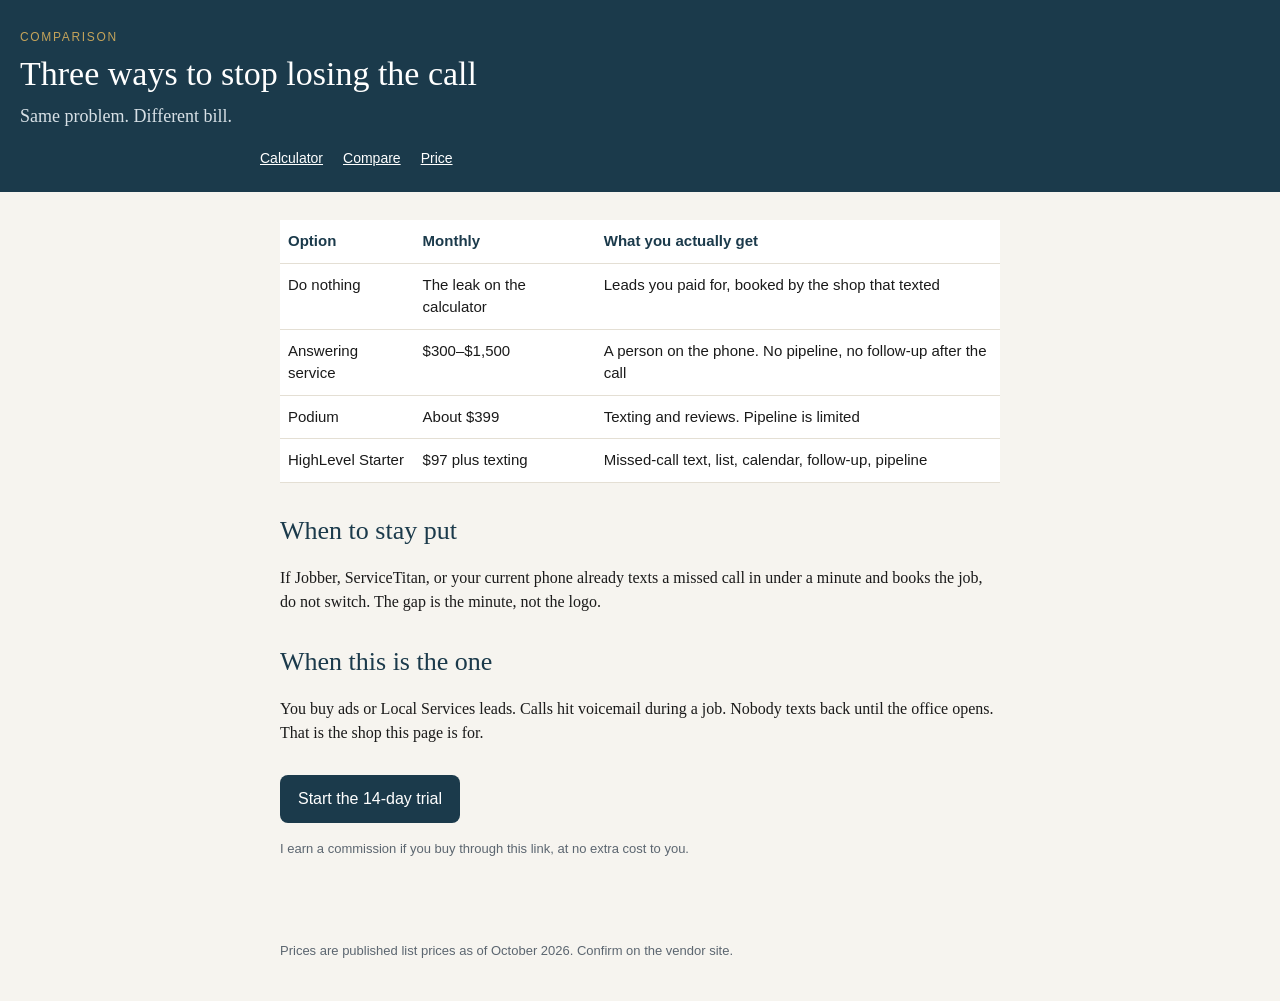
==== compare.html @ 891b04c5 "Add missed-call calculator pages with affiliate link" ====
<!DOCTYPE html>
<html lang="en">
<head>
  <meta charset="UTF-8" />
  <meta name="viewport" content="width=device-width, initial-scale=1" />
  <title>HighLevel vs Podium vs an answering service</title>
  <link rel="stylesheet" href="style.css" />
</head>
<body>
  <header>
    <p class="kicker">COMPARISON</p>
    <h1>Three ways to stop losing the call</h1>
    <p class="sub">Same problem. Different bill.</p>
    <nav>
      <a href="index.html">Calculator</a>
      <a href="compare.html">Compare</a>
      <a href="pricing.html">Price</a>
    </nav>
  </header>
  <main>
    <table>
      <tr><th>Option</th><th>Monthly</th><th>What you actually get</th></tr>
      <tr><td>Do nothing</td><td>The leak on the calculator</td><td>Leads you paid for, booked by the shop that texted</td></tr>
      <tr><td>Answering service</td><td>$300–$1,500</td><td>A person on the phone. No pipeline, no follow-up after the call</td></tr>
      <tr><td>Podium</td><td>About $399</td><td>Texting and reviews. Pipeline is limited</td></tr>
      <tr><td>HighLevel Starter</td><td>$97 plus texting</td><td>Missed-call text, list, calendar, follow-up, pipeline</td></tr>
    </table>
    <h2>When to stay put</h2>
    <p>If Jobber, ServiceTitan, or your current phone already texts a missed call in under a minute and books the job, do not switch. The gap is the minute, not the logo.</p>
    <h2>When this is the one</h2>
    <p>You buy ads or Local Services leads. Calls hit voicemail during a job. Nobody texts back until the office opens. That is the shop this page is for.</p>
    <p><a class="cta" href="https://www.gohighlevel.com/pricing?fp_ref=jeremy-ae86db">Start the 14-day trial</a></p>
    <p class="note">I earn a commission if you buy through this link, at no extra cost to you.</p>
  </main>
  <footer>Prices are published list prices as of October 2026. Confirm on the vendor site.</footer>
</body>
</html>
---- style.css ----
:root { --ink:#1a1a1a; --navy:#1b3a4b; --gold:#c4a35a; --bg:#f6f4ef; --card:#fff; --line:#e4dfd4; --muted:#5c6670; }
* { box-sizing: border-box; }
body { margin:0; font-family: Georgia, "Times New Roman", serif; color:var(--ink); background:var(--bg); line-height:1.5; }
header { background:var(--navy); color:#fff; padding:28px 20px 22px; }
header p, main, footer, nav { max-width:760px; margin-left:auto; margin-right:auto; }
.kicker { letter-spacing:.14em; font-family: Arial, sans-serif; font-size:12px; color:var(--gold); margin:0 0 8px; }
h1 { font-size:34px; line-height:1.15; margin:0 0 10px; font-weight:normal; }
header .sub { color:#d7e0e6; margin:0 0 16px; font-size:18px; }
nav a { color:#fff; font-family:Arial, sans-serif; font-size:14px; margin-right:16px; }
main { max-width:760px; padding:28px 20px 60px; }
.card { background:var(--card); border:1px solid var(--line); border-radius:12px; padding:22px; margin:18px 0; }
h2 { font-size:26px; color:var(--navy); font-weight:normal; margin:28px 0 10px; }
label { display:block; font-family:Arial, sans-serif; font-size:14px; margin:12px 0 4px; }
input { width:100%; font-size:18px; padding:10px 12px; border:1px solid #ccc; border-radius:8px; }
button, a.cta { background:var(--navy); color:#fff; border:0; border-radius:8px; padding:12px 18px; font-size:16px; cursor:pointer; margin-top:14px; display:inline-block; text-decoration:none; font-family:Arial, sans-serif; }
.result { display:none; background:#f3efe4; border-left:4px solid var(--gold); padding:14px 16px; margin-top:14px; }
.result strong { font-size:28px; color:var(--navy); }
table { width:100%; border-collapse:collapse; font-family:Arial, sans-serif; font-size:15px; background:#fff; }
th, td { text-align:left; padding:10px 8px; border-bottom:1px solid var(--line); vertical-align:top; }
th { color:var(--navy); }
.note, footer { font-family:Arial, sans-serif; font-size:13px; color:var(--muted); }
footer { padding:10px 20px 40px; max-width:760px; }
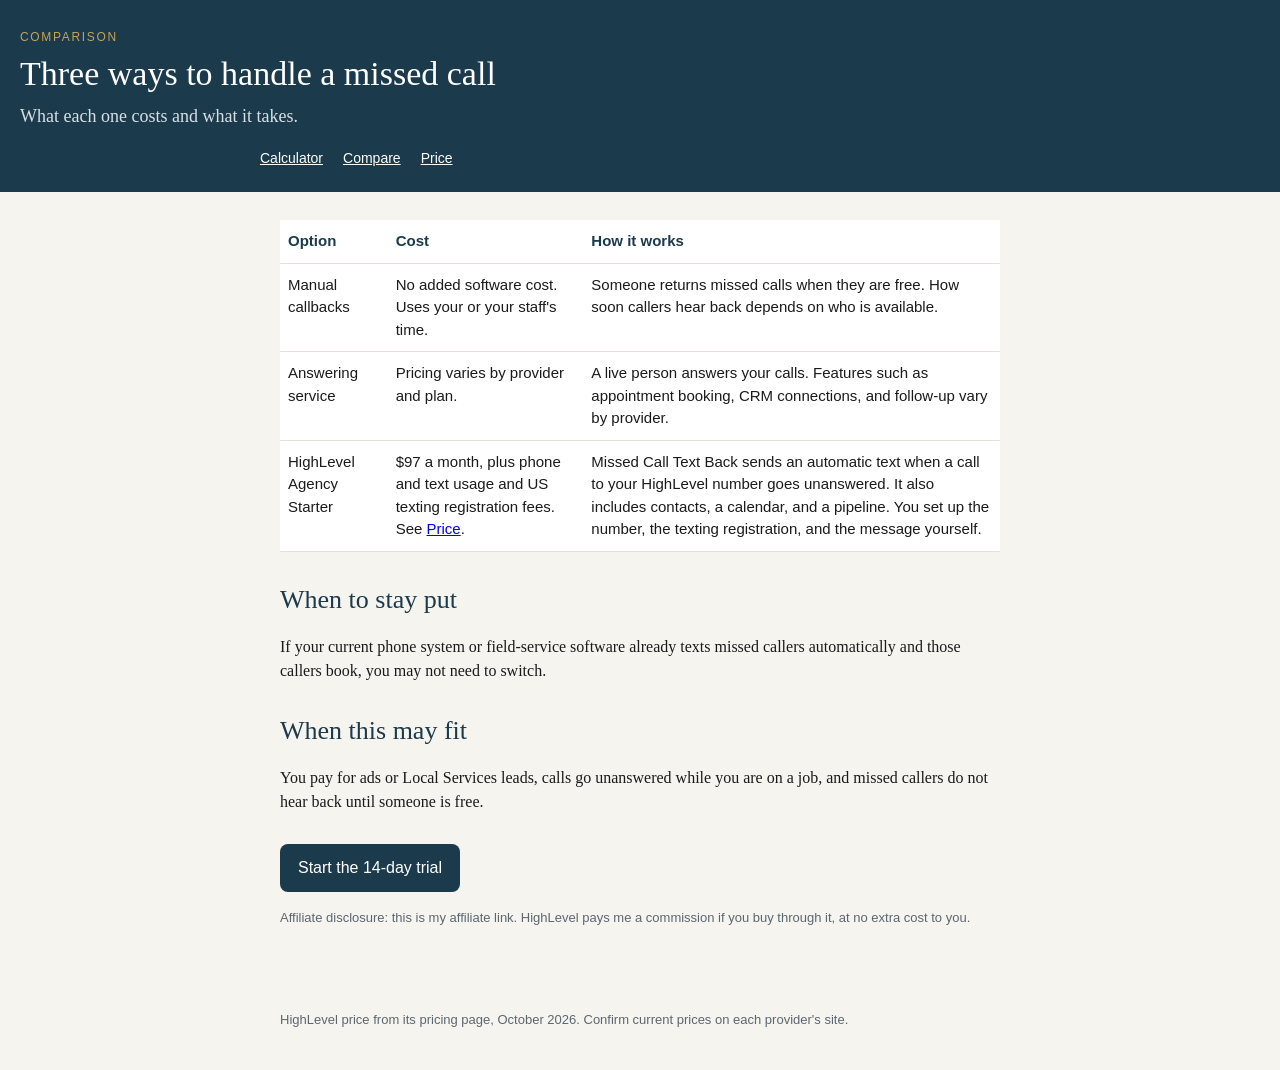
==== commit 26f1aee5: "Clarify calculator estimate, costs, setup, and comparison; add disclosures Co-Authored-By: Claude Op" ====
--- a/compare.html
+++ b/compare.html
@@ -3,14 +3,14 @@
 <head>
   <meta charset="UTF-8" />
   <meta name="viewport" content="width=device-width, initial-scale=1" />
-  <title>HighLevel vs Podium vs an answering service</title>
+  <title>Manual callbacks vs an answering service vs HighLevel</title>
   <link rel="stylesheet" href="style.css" />
 </head>
 <body>
   <header>
     <p class="kicker">COMPARISON</p>
-    <h1>Three ways to stop losing the call</h1>
-    <p class="sub">Same problem. Different bill.</p>
+    <h1>Three ways to handle a missed call</h1>
+    <p class="sub">What each one costs and what it takes.</p>
     <nav>
       <a href="index.html">Calculator</a>
       <a href="compare.html">Compare</a>
@@ -19,19 +19,18 @@
   </header>
   <main>
     <table>
-      <tr><th>Option</th><th>Monthly</th><th>What you actually get</th></tr>
-      <tr><td>Do nothing</td><td>The leak on the calculator</td><td>Leads you paid for, booked by the shop that texted</td></tr>
-      <tr><td>Answering service</td><td>$300–$1,500</td><td>A person on the phone. No pipeline, no follow-up after the call</td></tr>
-      <tr><td>Podium</td><td>About $399</td><td>Texting and reviews. Pipeline is limited</td></tr>
-      <tr><td>HighLevel Starter</td><td>$97 plus texting</td><td>Missed-call text, list, calendar, follow-up, pipeline</td></tr>
+      <tr><th>Option</th><th>Cost</th><th>How it works</th></tr>
+      <tr><td>Manual callbacks</td><td>No added software cost. Uses your or your staff's time.</td><td>Someone returns missed calls when they are free. How soon callers hear back depends on who is available.</td></tr>
+      <tr><td>Answering service</td><td>Pricing varies by provider and plan.</td><td>A live person answers your calls. Features such as appointment booking, CRM connections, and follow-up vary by provider.</td></tr>
+      <tr><td>HighLevel Agency Starter</td><td>$97 a month, plus phone and text usage and US texting registration fees. See <a href="pricing.html">Price</a>.</td><td>Missed Call Text Back sends an automatic text when a call to your HighLevel number goes unanswered. It also includes contacts, a calendar, and a pipeline. You set up the number, the texting registration, and the message yourself.</td></tr>
     </table>
     <h2>When to stay put</h2>
-    <p>If Jobber, ServiceTitan, or your current phone already texts a missed call in under a minute and books the job, do not switch. The gap is the minute, not the logo.</p>
-    <h2>When this is the one</h2>
-    <p>You buy ads or Local Services leads. Calls hit voicemail during a job. Nobody texts back until the office opens. That is the shop this page is for.</p>
+    <p>If your current phone system or field-service software already texts missed callers automatically and those callers book, you may not need to switch.</p>
+    <h2>When this may fit</h2>
+    <p>You pay for ads or Local Services leads, calls go unanswered while you are on a job, and missed callers do not hear back until someone is free.</p>
     <p><a class="cta" href="https://www.gohighlevel.com/pricing?fp_ref=jeremy-ae86db">Start the 14-day trial</a></p>
-    <p class="note">I earn a commission if you buy through this link, at no extra cost to you.</p>
+    <p class="note">Affiliate disclosure: this is my affiliate link. HighLevel pays me a commission if you buy through it, at no extra cost to you.</p>
   </main>
-  <footer>Prices are published list prices as of October 2026. Confirm on the vendor site.</footer>
+  <footer>HighLevel price from its pricing page, October 2026. Confirm current prices on each provider's site.</footer>
 </body>
 </html>
--- a/style.css
+++ b/style.css
@@ -20,3 +20,6 @@
 th { color:var(--navy); }
 .note, footer { font-family:Arial, sans-serif; font-size:13px; color:var(--muted); }
 footer { padding:10px 20px 40px; max-width:760px; }
+details { margin:12px 0; border:1px solid var(--line); border-radius:8px; background:var(--card); padding:10px 14px; }
+summary { cursor:pointer; font-family:Arial, sans-serif; font-size:14px; color:var(--navy); }
+details[open] summary { margin-bottom:8px; }
